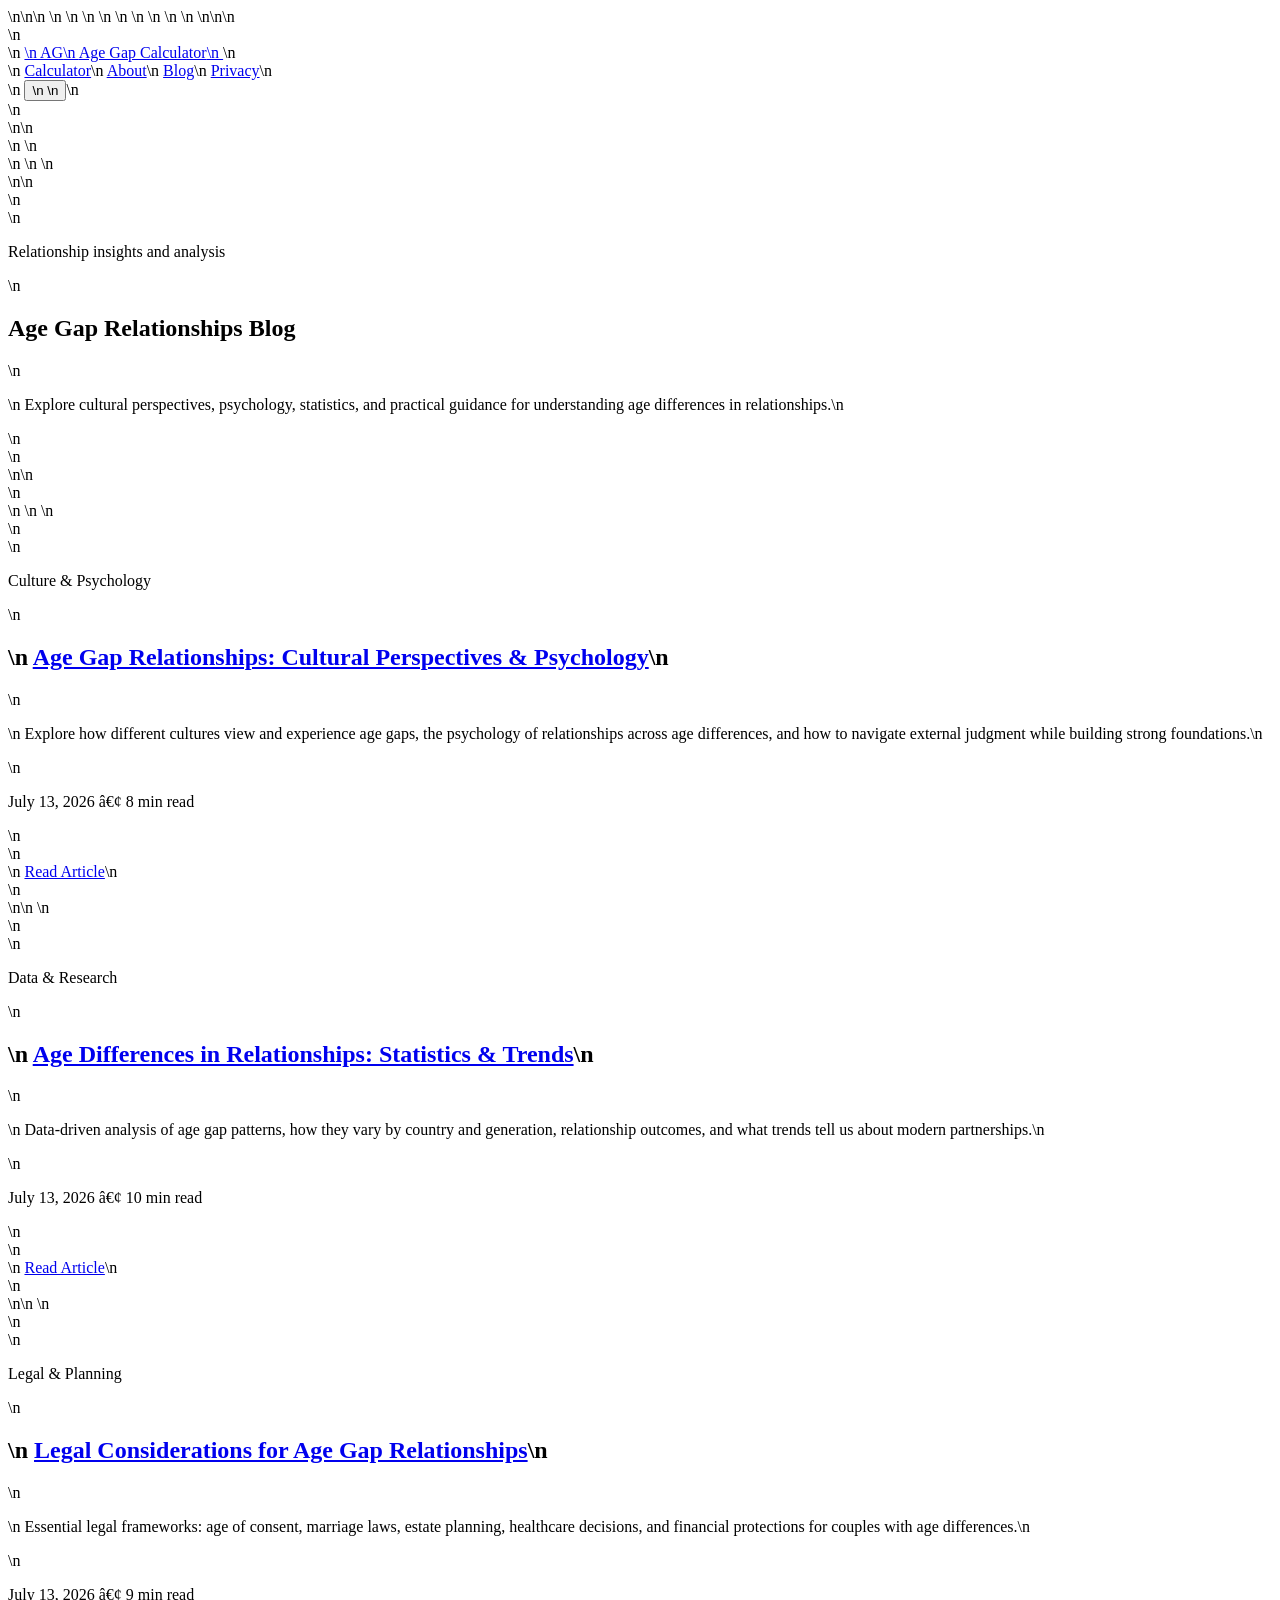
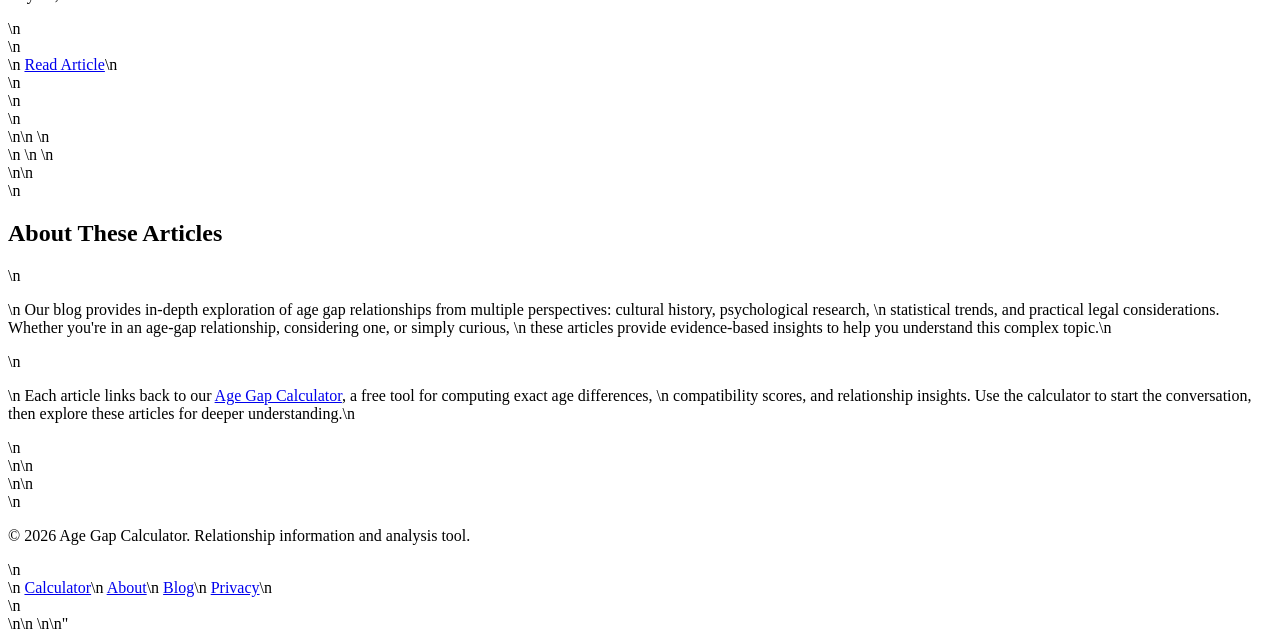
==== blog/index.html @ bec22909 "refactor: Phase 1 & 2 AdSense compliance overhaul PHASE 1 (CRITICAL): - Add 4 strategic ad units wit" ====
<!DOCTYPE html>\n<html lang=\"en\">\n<head>\n  <meta charset=\"UTF-8\" />\n  <meta name=\"viewport\" content=\"width=device-width, initial-scale=1.0\" />\n  <meta name=\"description\" content=\"Blog articles about age gap relationships, cultural perspectives, statistics, legal considerations, and relationship psychology.\" />\n  <meta name=\"theme-color\" content=\"#0f766e\" />\n  <title>Age Gap Relationships Blog - Articles & Insights</title>\n  <link rel=\"canonical\" href=\"https://age-gap-calculator.pro/blog/\" />\n  <script async src=\"https://pagead2.googlesyndication.com/pagead/js/adsbygoogle.js?client=ca-pub-6100778423642867\" crossorigin=\"anonymous\"></script>\n  <link rel=\"stylesheet\" href=\"../assets/css/styles.css\" />\n  <script>\n    document.documentElement.dataset.theme =\n      localStorage.getItem(\"ageGapTheme\") ||\n      (matchMedia(\"(prefers-color-scheme: dark)\").matches ? \"dark\" : \"light\");\n  </script>\n  <script type=\"application/ld+json\">\n  {\n    \"@context\": \"https://schema.org\",\n    \"@type\": \"CollectionPage\",\n    \"name\": \"Age Gap Relationships Blog\",\n    \"description\": \"Articles and insights about age gap relationships, psychology, statistics, culture, and legal considerations.\",\n    \"url\": \"https://age-gap-calculator.pro/blog/\"\n  }\n  </script>\n</head>\n<body>\n  <header class=\"site-header\">\n    <nav class=\"nav\" aria-label=\"Main navigation\">\n      <a class=\"brand\" href=\"../index.html\" aria-label=\"Age Gap Calculator home\">\n        <span class=\"brand-mark\" aria-hidden=\"true\">AG</span>\n        <span>Age Gap Calculator</span>\n      </a>\n      <div class=\"nav-links\" id=\"navLinks\">\n        <a href=\"../index.html\">Calculator</a>\n        <a href=\"../about.html\">About</a>\n        <a href=\"index.html\" aria-current=\"page\">Blog</a>\n        <a href=\"../privacy.html\">Privacy</a>\n      </div>\n      <button class=\"theme-toggle\" type=\"button\" id=\"themeToggle\" aria-label=\"Switch theme\">\n        <span class=\"theme-glyph\" aria-hidden=\"true\"></span>\n      </button>\n    </nav>\n  </header>\n\n  <main>\n    <!-- AD UNIT 1: Above Content -->\n    <div class=\"ad-container ad-top\" style=\"margin: 1rem 0; min-height: 90px;\">\n      <ins class=\"adsbygoogle\"\n           style=\"display:block; text-align:center;\"\n           data-ad-layout=\"in-article\"\n           data-ad-format=\"horizontal\"\n           data-ad-client=\"ca-pub-6100778423642867\"\n           data-ad-slot=\"1357924680\"></ins>\n      <script>\n           (adsbygoogle = window.adsbygoogle || []).push({});\n      </script>\n    </div>\n\n    <section class=\"hero\">\n      <div class=\"hero-inner\">\n        <p class=\"eyebrow\">Relationship insights and analysis</p>\n        <h1>Age Gap Relationships Blog</h1>\n        <p>\n          Explore cultural perspectives, psychology, statistics, and practical guidance for understanding age differences in relationships.\n        </p>\n      </div>\n    </section>\n\n    <section class=\"blog-list\" style=\"padding: 2rem;\">\n      <div class=\"blog-grid\" style=\"display: grid; grid-template-columns: repeat(auto-fit, minmax(300px, 1fr)); gap: 2rem;\">\n        \n        <!-- Article 1: Cultural Perspectives -->\n        <article class=\"blog-card\" style=\"border: 1px solid var(--color-border); border-radius: 8px; overflow: hidden; display: flex; flex-direction: column;\">\n          <div style=\"padding: 2rem;\">\n            <p class=\"eyebrow\" style=\"margin: 0 0 0.5rem 0;\">Culture & Psychology</p>\n            <h2 style=\"margin: 0.5rem 0 1rem 0; font-size: 1.25rem;\">\n              <a href=\"age-gap-relationships-cultural-perspectives.html\" style=\"text-decoration: none; color: inherit;\">Age Gap Relationships: Cultural Perspectives & Psychology</a>\n            </h2>\n            <p style=\"color: var(--color-text-secondary); margin: 0 0 1.5rem 0;\">\n              Explore how different cultures view and experience age gaps, the psychology of relationships across age differences, and how to navigate external judgment while building strong foundations.\n            </p>\n            <p style=\"font-size: 0.875rem; color: var(--color-text-secondary); margin: 0;\">July 13, 2026 • 8 min read</p>\n          </div>\n          <div style=\"padding: 0 2rem 2rem 2rem; margin-top: auto;\">\n            <a href=\"age-gap-relationships-cultural-perspectives.html\" class=\"primary-button\" style=\"text-decoration: none; display: inline-block;\">Read Article</a>\n          </div>\n        </article>\n\n        <!-- Article 2: Statistics & Trends -->\n        <article class=\"blog-card\" style=\"border: 1px solid var(--color-border); border-radius: 8px; overflow: hidden; display: flex; flex-direction: column;\">\n          <div style=\"padding: 2rem;\">\n            <p class=\"eyebrow\" style=\"margin: 0 0 0.5rem 0;\">Data & Research</p>\n            <h2 style=\"margin: 0.5rem 0 1rem 0; font-size: 1.25rem;\">\n              <a href=\"age-differences-in-relationships-statistics-trends.html\" style=\"text-decoration: none; color: inherit;\">Age Differences in Relationships: Statistics & Trends</a>\n            </h2>\n            <p style=\"color: var(--color-text-secondary); margin: 0 0 1.5rem 0;\">\n              Data-driven analysis of age gap patterns, how they vary by country and generation, relationship outcomes, and what trends tell us about modern partnerships.\n            </p>\n            <p style=\"font-size: 0.875rem; color: var(--color-text-secondary); margin: 0;\">July 13, 2026 • 10 min read</p>\n          </div>\n          <div style=\"padding: 0 2rem 2rem 2rem; margin-top: auto;\">\n            <a href=\"age-differences-in-relationships-statistics-trends.html\" class=\"primary-button\" style=\"text-decoration: none; display: inline-block;\">Read Article</a>\n          </div>\n        </article>\n\n        <!-- Article 3: Legal Considerations -->\n        <article class=\"blog-card\" style=\"border: 1px solid var(--color-border); border-radius: 8px; overflow: hidden; display: flex; flex-direction: column;\">\n          <div style=\"padding: 2rem;\">\n            <p class=\"eyebrow\" style=\"margin: 0 0 0.5rem 0;\">Legal & Planning</p>\n            <h2 style=\"margin: 0.5rem 0 1rem 0; font-size: 1.25rem;\">\n              <a href=\"legal-considerations-age-gap-relationships.html\" style=\"text-decoration: none; color: inherit;\">Legal Considerations for Age Gap Relationships</a>\n            </h2>\n            <p style=\"color: var(--color-text-secondary); margin: 0 0 1.5rem 0;\">\n              Essential legal frameworks: age of consent, marriage laws, estate planning, healthcare decisions, and financial protections for couples with age differences.\n            </p>\n            <p style=\"font-size: 0.875rem; color: var(--color-text-secondary); margin: 0;\">July 13, 2026 • 9 min read</p>\n          </div>\n          <div style=\"padding: 0 2rem 2rem 2rem; margin-top: auto;\">\n            <a href=\"legal-considerations-age-gap-relationships.html\" class=\"primary-button\" style=\"text-decoration: none; display: inline-block;\">Read Article</a>\n          </div>\n        </article>\n      </div>\n    </section>\n\n    <!-- AD UNIT 2: Mid-content -->\n    <div class=\"ad-container ad-mid\" style=\"margin: 2rem 0; min-height: 90px;\">\n      <ins class=\"adsbygoogle\"\n           style=\"display:block; text-align:center;\"\n           data-ad-layout=\"in-article\"\n           data-ad-format=\"horizontal\"\n           data-ad-client=\"ca-pub-6100778423642867\"\n           data-ad-slot=\"2468013579\"></ins>\n      <script>\n           (adsbygoogle = window.adsbygoogle || []).push({});\n      </script>\n    </div>\n\n    <section class=\"content-card\" style=\"padding: 2rem; margin: 2rem; border-radius: 8px;\">\n      <h2>About These Articles</h2>\n      <p>\n        Our blog provides in-depth exploration of age gap relationships from multiple perspectives: cultural history, psychological research, \n        statistical trends, and practical legal considerations. Whether you're in an age-gap relationship, considering one, or simply curious, \n        these articles provide evidence-based insights to help you understand this complex topic.\n      </p>\n      <p>\n        Each article links back to our <a href=\"../index.html\">Age Gap Calculator</a>, a free tool for computing exact age differences, \n        compatibility scores, and relationship insights. Use the calculator to start the conversation, then explore these articles for deeper understanding.\n      </p>\n    </section>\n\n  </main>\n\n  <footer class=\"site-footer\">\n    <p>&copy; 2026 Age Gap Calculator. Relationship information and analysis tool.</p>\n    <nav aria-label=\"Footer navigation\">\n      <a href=\"../index.html\">Calculator</a>\n      <a href=\"../about.html\">About</a>\n      <a href=\"index.html\">Blog</a>\n      <a href=\"../privacy.html\">Privacy</a>\n    </nav>\n  </footer>\n\n  <script src=\"../assets/js/app.js\" defer></script>\n</body>\n</html>"
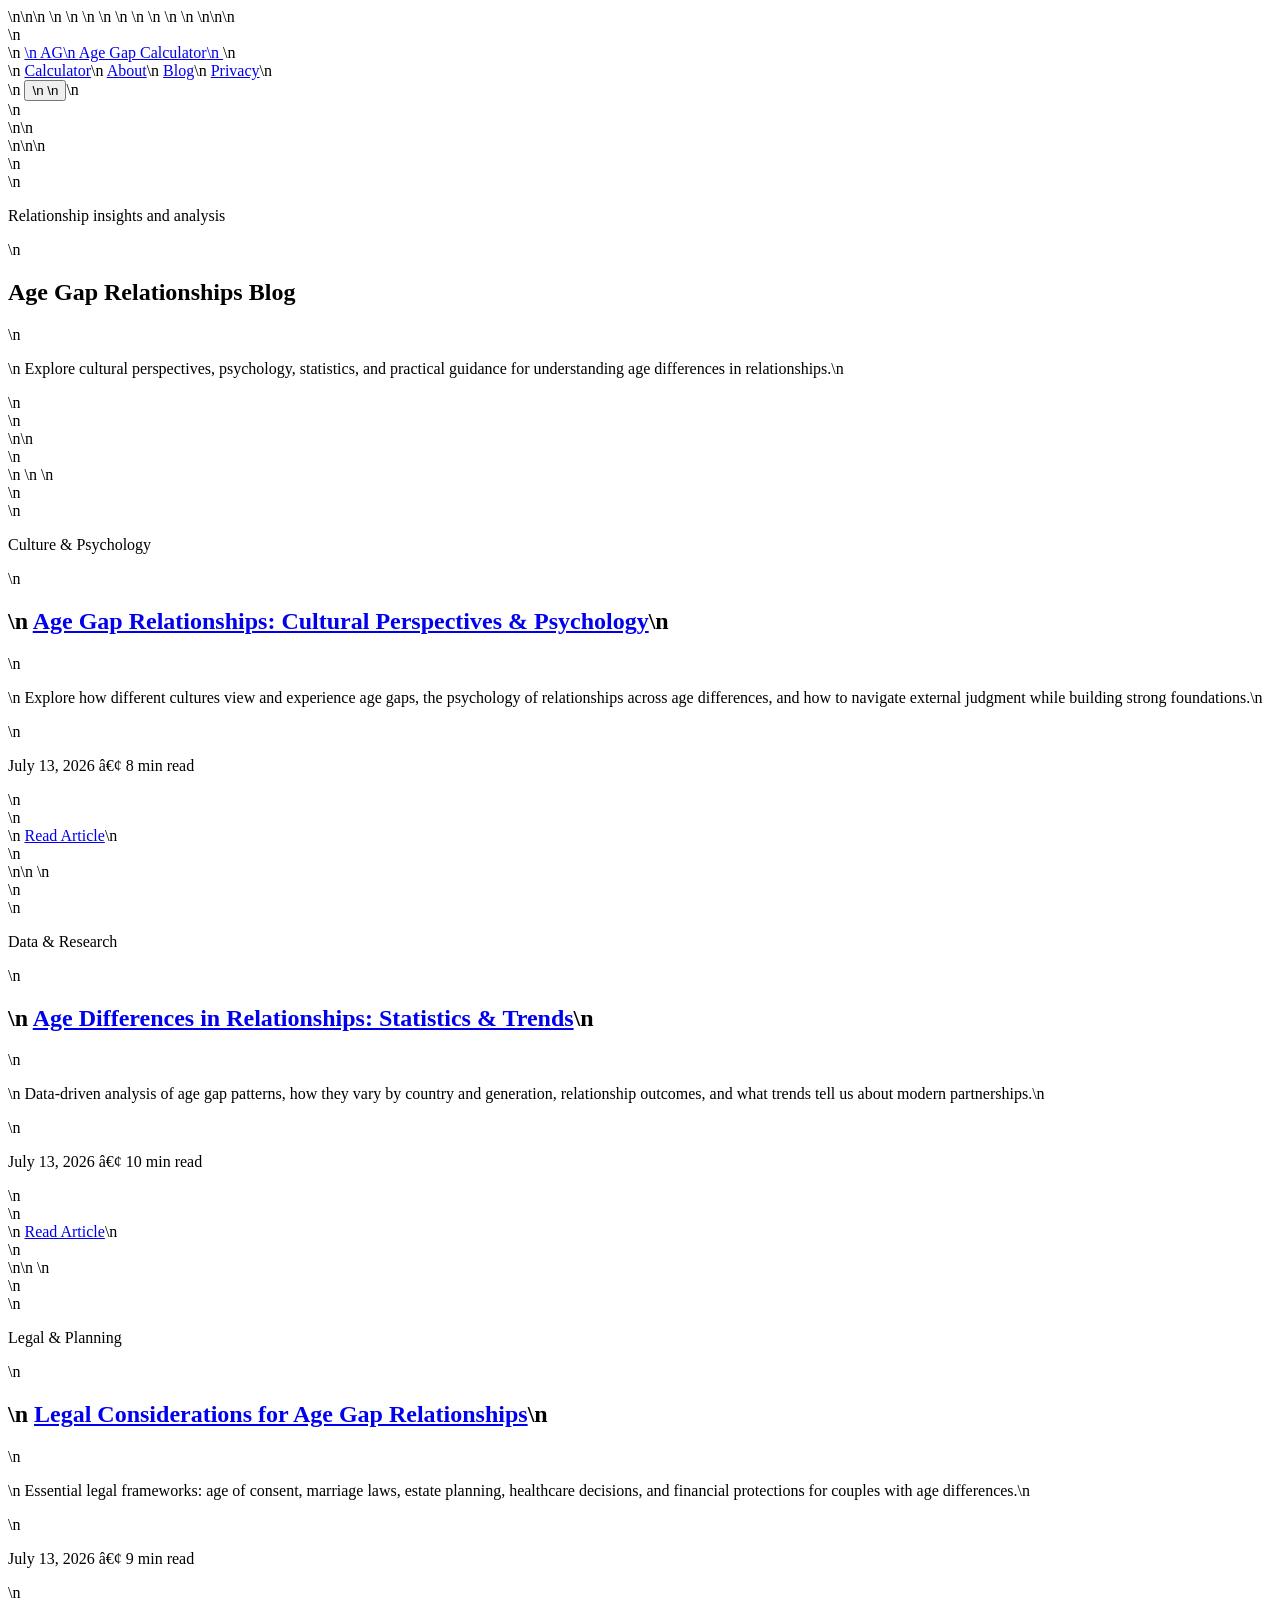
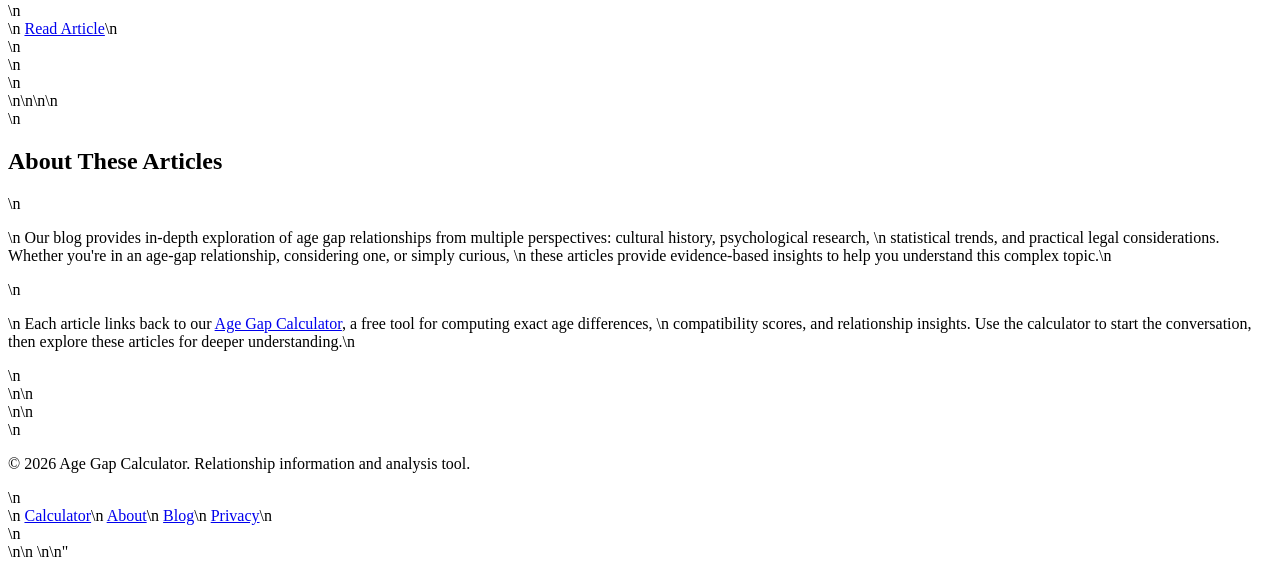
==== commit 62289cae: "AdSense policy compliance: ads.txt, remove placeholder ad units, expand content, privacy + consent b" ====
--- a/blog/index.html
+++ b/blog/index.html
@@ -1 +1 @@
-<!DOCTYPE html>\n<html lang=\"en\">\n<head>\n  <meta charset=\"UTF-8\" />\n  <meta name=\"viewport\" content=\"width=device-width, initial-scale=1.0\" />\n  <meta name=\"description\" content=\"Blog articles about age gap relationships, cultural perspectives, statistics, legal considerations, and relationship psychology.\" />\n  <meta name=\"theme-color\" content=\"#0f766e\" />\n  <title>Age Gap Relationships Blog - Articles & Insights</title>\n  <link rel=\"canonical\" href=\"https://age-gap-calculator.pro/blog/\" />\n  <script async src=\"https://pagead2.googlesyndication.com/pagead/js/adsbygoogle.js?client=ca-pub-6100778423642867\" crossorigin=\"anonymous\"></script>\n  <link rel=\"stylesheet\" href=\"../assets/css/styles.css\" />\n  <script>\n    document.documentElement.dataset.theme =\n      localStorage.getItem(\"ageGapTheme\") ||\n      (matchMedia(\"(prefers-color-scheme: dark)\").matches ? \"dark\" : \"light\");\n  </script>\n  <script type=\"application/ld+json\">\n  {\n    \"@context\": \"https://schema.org\",\n    \"@type\": \"CollectionPage\",\n    \"name\": \"Age Gap Relationships Blog\",\n    \"description\": \"Articles and insights about age gap relationships, psychology, statistics, culture, and legal considerations.\",\n    \"url\": \"https://age-gap-calculator.pro/blog/\"\n  }\n  </script>\n</head>\n<body>\n  <header class=\"site-header\">\n    <nav class=\"nav\" aria-label=\"Main navigation\">\n      <a class=\"brand\" href=\"../index.html\" aria-label=\"Age Gap Calculator home\">\n        <span class=\"brand-mark\" aria-hidden=\"true\">AG</span>\n        <span>Age Gap Calculator</span>\n      </a>\n      <div class=\"nav-links\" id=\"navLinks\">\n        <a href=\"../index.html\">Calculator</a>\n        <a href=\"../about.html\">About</a>\n        <a href=\"index.html\" aria-current=\"page\">Blog</a>\n        <a href=\"../privacy.html\">Privacy</a>\n      </div>\n      <button class=\"theme-toggle\" type=\"button\" id=\"themeToggle\" aria-label=\"Switch theme\">\n        <span class=\"theme-glyph\" aria-hidden=\"true\"></span>\n      </button>\n    </nav>\n  </header>\n\n  <main>\n    <!-- AD UNIT 1: Above Content -->\n    <div class=\"ad-container ad-top\" style=\"margin: 1rem 0; min-height: 90px;\">\n      <ins class=\"adsbygoogle\"\n           style=\"display:block; text-align:center;\"\n           data-ad-layout=\"in-article\"\n           data-ad-format=\"horizontal\"\n           data-ad-client=\"ca-pub-6100778423642867\"\n           data-ad-slot=\"1357924680\"></ins>\n      <script>\n           (adsbygoogle = window.adsbygoogle || []).push({});\n      </script>\n    </div>\n\n    <section class=\"hero\">\n      <div class=\"hero-inner\">\n        <p class=\"eyebrow\">Relationship insights and analysis</p>\n        <h1>Age Gap Relationships Blog</h1>\n        <p>\n          Explore cultural perspectives, psychology, statistics, and practical guidance for understanding age differences in relationships.\n        </p>\n      </div>\n    </section>\n\n    <section class=\"blog-list\" style=\"padding: 2rem;\">\n      <div class=\"blog-grid\" style=\"display: grid; grid-template-columns: repeat(auto-fit, minmax(300px, 1fr)); gap: 2rem;\">\n        \n        <!-- Article 1: Cultural Perspectives -->\n        <article class=\"blog-card\" style=\"border: 1px solid var(--color-border); border-radius: 8px; overflow: hidden; display: flex; flex-direction: column;\">\n          <div style=\"padding: 2rem;\">\n            <p class=\"eyebrow\" style=\"margin: 0 0 0.5rem 0;\">Culture & Psychology</p>\n            <h2 style=\"margin: 0.5rem 0 1rem 0; font-size: 1.25rem;\">\n              <a href=\"age-gap-relationships-cultural-perspectives.html\" style=\"text-decoration: none; color: inherit;\">Age Gap Relationships: Cultural Perspectives & Psychology</a>\n            </h2>\n            <p style=\"color: var(--color-text-secondary); margin: 0 0 1.5rem 0;\">\n              Explore how different cultures view and experience age gaps, the psychology of relationships across age differences, and how to navigate external judgment while building strong foundations.\n            </p>\n            <p style=\"font-size: 0.875rem; color: var(--color-text-secondary); margin: 0;\">July 13, 2026 • 8 min read</p>\n          </div>\n          <div style=\"padding: 0 2rem 2rem 2rem; margin-top: auto;\">\n            <a href=\"age-gap-relationships-cultural-perspectives.html\" class=\"primary-button\" style=\"text-decoration: none; display: inline-block;\">Read Article</a>\n          </div>\n        </article>\n\n        <!-- Article 2: Statistics & Trends -->\n        <article class=\"blog-card\" style=\"border: 1px solid var(--color-border); border-radius: 8px; overflow: hidden; display: flex; flex-direction: column;\">\n          <div style=\"padding: 2rem;\">\n            <p class=\"eyebrow\" style=\"margin: 0 0 0.5rem 0;\">Data & Research</p>\n            <h2 style=\"margin: 0.5rem 0 1rem 0; font-size: 1.25rem;\">\n              <a href=\"age-differences-in-relationships-statistics-trends.html\" style=\"text-decoration: none; color: inherit;\">Age Differences in Relationships: Statistics & Trends</a>\n            </h2>\n            <p style=\"color: var(--color-text-secondary); margin: 0 0 1.5rem 0;\">\n              Data-driven analysis of age gap patterns, how they vary by country and generation, relationship outcomes, and what trends tell us about modern partnerships.\n            </p>\n            <p style=\"font-size: 0.875rem; color: var(--color-text-secondary); margin: 0;\">July 13, 2026 • 10 min read</p>\n          </div>\n          <div style=\"padding: 0 2rem 2rem 2rem; margin-top: auto;\">\n            <a href=\"age-differences-in-relationships-statistics-trends.html\" class=\"primary-button\" style=\"text-decoration: none; display: inline-block;\">Read Article</a>\n          </div>\n        </article>\n\n        <!-- Article 3: Legal Considerations -->\n        <article class=\"blog-card\" style=\"border: 1px solid var(--color-border); border-radius: 8px; overflow: hidden; display: flex; flex-direction: column;\">\n          <div style=\"padding: 2rem;\">\n            <p class=\"eyebrow\" style=\"margin: 0 0 0.5rem 0;\">Legal & Planning</p>\n            <h2 style=\"margin: 0.5rem 0 1rem 0; font-size: 1.25rem;\">\n              <a href=\"legal-considerations-age-gap-relationships.html\" style=\"text-decoration: none; color: inherit;\">Legal Considerations for Age Gap Relationships</a>\n            </h2>\n            <p style=\"color: var(--color-text-secondary); margin: 0 0 1.5rem 0;\">\n              Essential legal frameworks: age of consent, marriage laws, estate planning, healthcare decisions, and financial protections for couples with age differences.\n            </p>\n            <p style=\"font-size: 0.875rem; color: var(--color-text-secondary); margin: 0;\">July 13, 2026 • 9 min read</p>\n          </div>\n          <div style=\"padding: 0 2rem 2rem 2rem; margin-top: auto;\">\n            <a href=\"legal-considerations-age-gap-relationships.html\" class=\"primary-button\" style=\"text-decoration: none; display: inline-block;\">Read Article</a>\n          </div>\n        </article>\n      </div>\n    </section>\n\n    <!-- AD UNIT 2: Mid-content -->\n    <div class=\"ad-container ad-mid\" style=\"margin: 2rem 0; min-height: 90px;\">\n      <ins class=\"adsbygoogle\"\n           style=\"display:block; text-align:center;\"\n           data-ad-layout=\"in-article\"\n           data-ad-format=\"horizontal\"\n           data-ad-client=\"ca-pub-6100778423642867\"\n           data-ad-slot=\"2468013579\"></ins>\n      <script>\n           (adsbygoogle = window.adsbygoogle || []).push({});\n      </script>\n    </div>\n\n    <section class=\"content-card\" style=\"padding: 2rem; margin: 2rem; border-radius: 8px;\">\n      <h2>About These Articles</h2>\n      <p>\n        Our blog provides in-depth exploration of age gap relationships from multiple perspectives: cultural history, psychological research, \n        statistical trends, and practical legal considerations. Whether you're in an age-gap relationship, considering one, or simply curious, \n        these articles provide evidence-based insights to help you understand this complex topic.\n      </p>\n      <p>\n        Each article links back to our <a href=\"../index.html\">Age Gap Calculator</a>, a free tool for computing exact age differences, \n        compatibility scores, and relationship insights. Use the calculator to start the conversation, then explore these articles for deeper understanding.\n      </p>\n    </section>\n\n  </main>\n\n  <footer class=\"site-footer\">\n    <p>&copy; 2026 Age Gap Calculator. Relationship information and analysis tool.</p>\n    <nav aria-label=\"Footer navigation\">\n      <a href=\"../index.html\">Calculator</a>\n      <a href=\"../about.html\">About</a>\n      <a href=\"index.html\">Blog</a>\n      <a href=\"../privacy.html\">Privacy</a>\n    </nav>\n  </footer>\n\n  <script src=\"../assets/js/app.js\" defer></script>\n</body>\n</html>"+<!DOCTYPE html>\n<html lang=\"en\">\n<head>\n  <meta charset=\"UTF-8\" />\n  <meta name=\"viewport\" content=\"width=device-width, initial-scale=1.0\" />\n  <meta name=\"description\" content=\"Blog articles about age gap relationships, cultural perspectives, statistics, legal considerations, and relationship psychology.\" />\n  <meta name=\"theme-color\" content=\"#0f766e\" />\n  <title>Age Gap Relationships Blog - Articles & Insights</title>\n  <link rel=\"canonical\" href=\"https://age-gap-calculator.pro/blog/\" />\n  <script async src=\"https://pagead2.googlesyndication.com/pagead/js/adsbygoogle.js?client=ca-pub-6100778423642867\" crossorigin=\"anonymous\"></script>\n  <link rel=\"stylesheet\" href=\"../assets/css/styles.css\" />\n  <script>\n    document.documentElement.dataset.theme =\n      localStorage.getItem(\"ageGapTheme\") ||\n      (matchMedia(\"(prefers-color-scheme: dark)\").matches ? \"dark\" : \"light\");\n  </script>\n  <script type=\"application/ld+json\">\n  {\n    \"@context\": \"https://schema.org\",\n    \"@type\": \"CollectionPage\",\n    \"name\": \"Age Gap Relationships Blog\",\n    \"description\": \"Articles and insights about age gap relationships, psychology, statistics, culture, and legal considerations.\",\n    \"url\": \"https://age-gap-calculator.pro/blog/\"\n  }\n  </script>\n</head>\n<body>\n  <header class=\"site-header\">\n    <nav class=\"nav\" aria-label=\"Main navigation\">\n      <a class=\"brand\" href=\"../index.html\" aria-label=\"Age Gap Calculator home\">\n        <span class=\"brand-mark\" aria-hidden=\"true\">AG</span>\n        <span>Age Gap Calculator</span>\n      </a>\n      <div class=\"nav-links\" id=\"navLinks\">\n        <a href=\"../index.html\">Calculator</a>\n        <a href=\"../about.html\">About</a>\n        <a href=\"index.html\" aria-current=\"page\">Blog</a>\n        <a href=\"../privacy.html\">Privacy</a>\n      </div>\n      <button class=\"theme-toggle\" type=\"button\" id=\"themeToggle\" aria-label=\"Switch theme\">\n        <span class=\"theme-glyph\" aria-hidden=\"true\"></span>\n      </button>\n    </nav>\n  </header>\n\n  <main>\n\n\n    <section class=\"hero\">\n      <div class=\"hero-inner\">\n        <p class=\"eyebrow\">Relationship insights and analysis</p>\n        <h1>Age Gap Relationships Blog</h1>\n        <p>\n          Explore cultural perspectives, psychology, statistics, and practical guidance for understanding age differences in relationships.\n        </p>\n      </div>\n    </section>\n\n    <section class=\"blog-list\" style=\"padding: 2rem;\">\n      <div class=\"blog-grid\" style=\"display: grid; grid-template-columns: repeat(auto-fit, minmax(300px, 1fr)); gap: 2rem;\">\n        \n        <!-- Article 1: Cultural Perspectives -->\n        <article class=\"blog-card\" style=\"border: 1px solid var(--color-border); border-radius: 8px; overflow: hidden; display: flex; flex-direction: column;\">\n          <div style=\"padding: 2rem;\">\n            <p class=\"eyebrow\" style=\"margin: 0 0 0.5rem 0;\">Culture & Psychology</p>\n            <h2 style=\"margin: 0.5rem 0 1rem 0; font-size: 1.25rem;\">\n              <a href=\"age-gap-relationships-cultural-perspectives.html\" style=\"text-decoration: none; color: inherit;\">Age Gap Relationships: Cultural Perspectives & Psychology</a>\n            </h2>\n            <p style=\"color: var(--color-text-secondary); margin: 0 0 1.5rem 0;\">\n              Explore how different cultures view and experience age gaps, the psychology of relationships across age differences, and how to navigate external judgment while building strong foundations.\n            </p>\n            <p style=\"font-size: 0.875rem; color: var(--color-text-secondary); margin: 0;\">July 13, 2026 • 8 min read</p>\n          </div>\n          <div style=\"padding: 0 2rem 2rem 2rem; margin-top: auto;\">\n            <a href=\"age-gap-relationships-cultural-perspectives.html\" class=\"primary-button\" style=\"text-decoration: none; display: inline-block;\">Read Article</a>\n          </div>\n        </article>\n\n        <!-- Article 2: Statistics & Trends -->\n        <article class=\"blog-card\" style=\"border: 1px solid var(--color-border); border-radius: 8px; overflow: hidden; display: flex; flex-direction: column;\">\n          <div style=\"padding: 2rem;\">\n            <p class=\"eyebrow\" style=\"margin: 0 0 0.5rem 0;\">Data & Research</p>\n            <h2 style=\"margin: 0.5rem 0 1rem 0; font-size: 1.25rem;\">\n              <a href=\"age-differences-in-relationships-statistics-trends.html\" style=\"text-decoration: none; color: inherit;\">Age Differences in Relationships: Statistics & Trends</a>\n            </h2>\n            <p style=\"color: var(--color-text-secondary); margin: 0 0 1.5rem 0;\">\n              Data-driven analysis of age gap patterns, how they vary by country and generation, relationship outcomes, and what trends tell us about modern partnerships.\n            </p>\n            <p style=\"font-size: 0.875rem; color: var(--color-text-secondary); margin: 0;\">July 13, 2026 • 10 min read</p>\n          </div>\n          <div style=\"padding: 0 2rem 2rem 2rem; margin-top: auto;\">\n            <a href=\"age-differences-in-relationships-statistics-trends.html\" class=\"primary-button\" style=\"text-decoration: none; display: inline-block;\">Read Article</a>\n          </div>\n        </article>\n\n        <!-- Article 3: Legal Considerations -->\n        <article class=\"blog-card\" style=\"border: 1px solid var(--color-border); border-radius: 8px; overflow: hidden; display: flex; flex-direction: column;\">\n          <div style=\"padding: 2rem;\">\n            <p class=\"eyebrow\" style=\"margin: 0 0 0.5rem 0;\">Legal & Planning</p>\n            <h2 style=\"margin: 0.5rem 0 1rem 0; font-size: 1.25rem;\">\n              <a href=\"legal-considerations-age-gap-relationships.html\" style=\"text-decoration: none; color: inherit;\">Legal Considerations for Age Gap Relationships</a>\n            </h2>\n            <p style=\"color: var(--color-text-secondary); margin: 0 0 1.5rem 0;\">\n              Essential legal frameworks: age of consent, marriage laws, estate planning, healthcare decisions, and financial protections for couples with age differences.\n            </p>\n            <p style=\"font-size: 0.875rem; color: var(--color-text-secondary); margin: 0;\">July 13, 2026 • 9 min read</p>\n          </div>\n          <div style=\"padding: 0 2rem 2rem 2rem; margin-top: auto;\">\n            <a href=\"legal-considerations-age-gap-relationships.html\" class=\"primary-button\" style=\"text-decoration: none; display: inline-block;\">Read Article</a>\n          </div>\n        </article>\n      </div>\n    </section>\n\n\n\n    <section class=\"content-card\" style=\"padding: 2rem; margin: 2rem; border-radius: 8px;\">\n      <h2>About These Articles</h2>\n      <p>\n        Our blog provides in-depth exploration of age gap relationships from multiple perspectives: cultural history, psychological research, \n        statistical trends, and practical legal considerations. Whether you're in an age-gap relationship, considering one, or simply curious, \n        these articles provide evidence-based insights to help you understand this complex topic.\n      </p>\n      <p>\n        Each article links back to our <a href=\"../index.html\">Age Gap Calculator</a>, a free tool for computing exact age differences, \n        compatibility scores, and relationship insights. Use the calculator to start the conversation, then explore these articles for deeper understanding.\n      </p>\n    </section>\n\n  </main>\n\n  <footer class=\"site-footer\">\n    <p>&copy; 2026 Age Gap Calculator. Relationship information and analysis tool.</p>\n    <nav aria-label=\"Footer navigation\">\n      <a href=\"../index.html\">Calculator</a>\n      <a href=\"../about.html\">About</a>\n      <a href=\"index.html\">Blog</a>\n      <a href=\"../privacy.html\">Privacy</a>\n    </nav>\n  </footer>\n\n  <script src=\"../assets/js/app.js\" defer></script>\n</body>\n</html>"
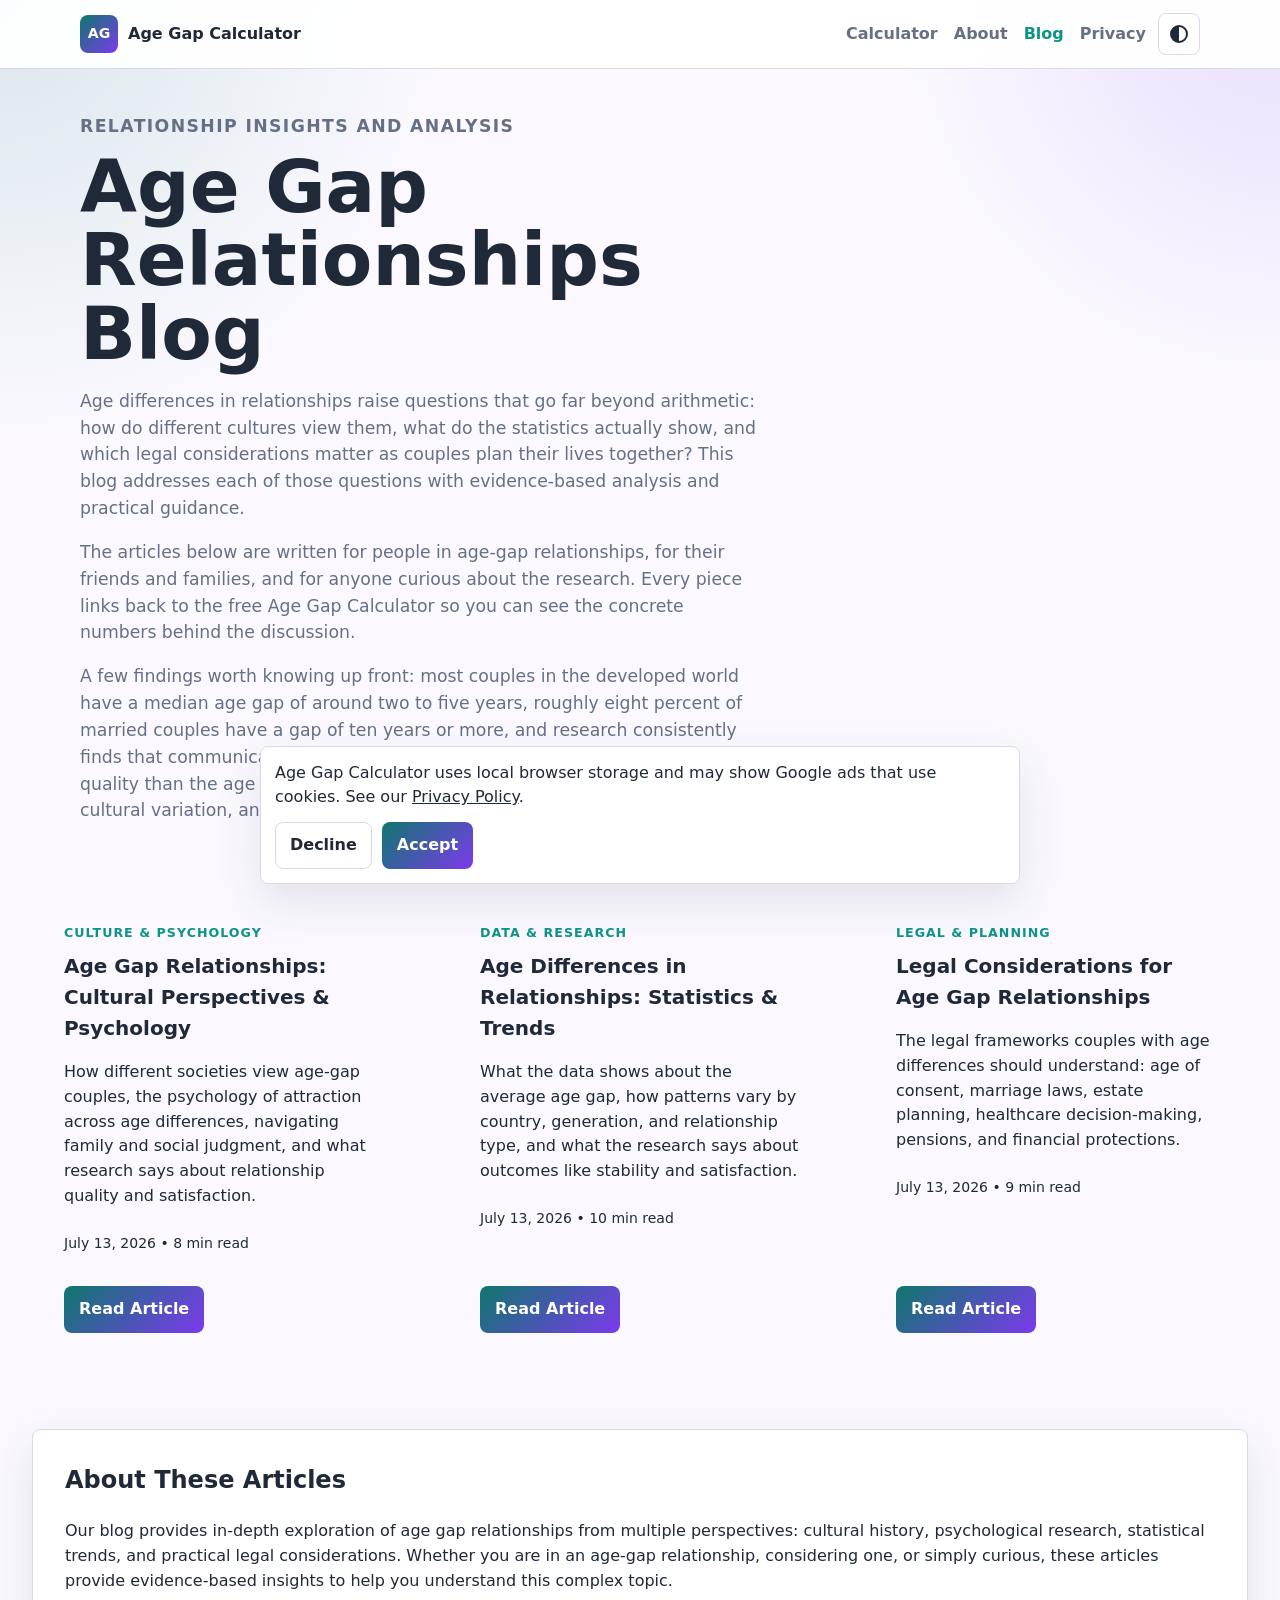
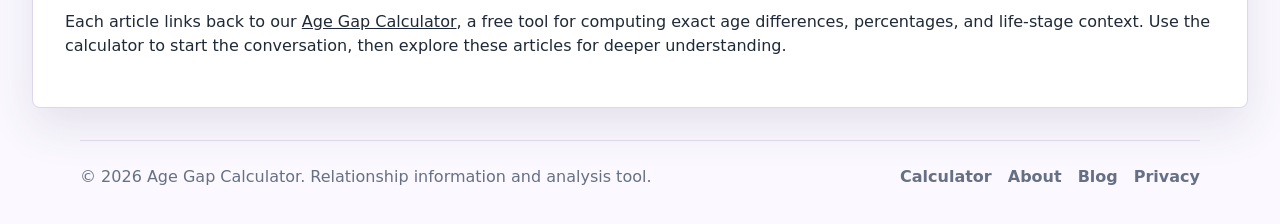
==== commit 793076e9: "AdSense review fix: www canonical URLs across pages/sitemap/robots, expand blog hub content, restore" ====
--- a/blog/index.html
+++ b/blog/index.html
@@ -1 +1,160 @@
-<!DOCTYPE html>\n<html lang=\"en\">\n<head>\n  <meta charset=\"UTF-8\" />\n  <meta name=\"viewport\" content=\"width=device-width, initial-scale=1.0\" />\n  <meta name=\"description\" content=\"Blog articles about age gap relationships, cultural perspectives, statistics, legal considerations, and relationship psychology.\" />\n  <meta name=\"theme-color\" content=\"#0f766e\" />\n  <title>Age Gap Relationships Blog - Articles & Insights</title>\n  <link rel=\"canonical\" href=\"https://age-gap-calculator.pro/blog/\" />\n  <script async src=\"https://pagead2.googlesyndication.com/pagead/js/adsbygoogle.js?client=ca-pub-6100778423642867\" crossorigin=\"anonymous\"></script>\n  <link rel=\"stylesheet\" href=\"../assets/css/styles.css\" />\n  <script>\n    document.documentElement.dataset.theme =\n      localStorage.getItem(\"ageGapTheme\") ||\n      (matchMedia(\"(prefers-color-scheme: dark)\").matches ? \"dark\" : \"light\");\n  </script>\n  <script type=\"application/ld+json\">\n  {\n    \"@context\": \"https://schema.org\",\n    \"@type\": \"CollectionPage\",\n    \"name\": \"Age Gap Relationships Blog\",\n    \"description\": \"Articles and insights about age gap relationships, psychology, statistics, culture, and legal considerations.\",\n    \"url\": \"https://age-gap-calculator.pro/blog/\"\n  }\n  </script>\n</head>\n<body>\n  <header class=\"site-header\">\n    <nav class=\"nav\" aria-label=\"Main navigation\">\n      <a class=\"brand\" href=\"../index.html\" aria-label=\"Age Gap Calculator home\">\n        <span class=\"brand-mark\" aria-hidden=\"true\">AG</span>\n        <span>Age Gap Calculator</span>\n      </a>\n      <div class=\"nav-links\" id=\"navLinks\">\n        <a href=\"../index.html\">Calculator</a>\n        <a href=\"../about.html\">About</a>\n        <a href=\"index.html\" aria-current=\"page\">Blog</a>\n        <a href=\"../privacy.html\">Privacy</a>\n      </div>\n      <button class=\"theme-toggle\" type=\"button\" id=\"themeToggle\" aria-label=\"Switch theme\">\n        <span class=\"theme-glyph\" aria-hidden=\"true\"></span>\n      </button>\n    </nav>\n  </header>\n\n  <main>\n\n\n    <section class=\"hero\">\n      <div class=\"hero-inner\">\n        <p class=\"eyebrow\">Relationship insights and analysis</p>\n        <h1>Age Gap Relationships Blog</h1>\n        <p>\n          Explore cultural perspectives, psychology, statistics, and practical guidance for understanding age differences in relationships.\n        </p>\n      </div>\n    </section>\n\n    <section class=\"blog-list\" style=\"padding: 2rem;\">\n      <div class=\"blog-grid\" style=\"display: grid; grid-template-columns: repeat(auto-fit, minmax(300px, 1fr)); gap: 2rem;\">\n        \n        <!-- Article 1: Cultural Perspectives -->\n        <article class=\"blog-card\" style=\"border: 1px solid var(--color-border); border-radius: 8px; overflow: hidden; display: flex; flex-direction: column;\">\n          <div style=\"padding: 2rem;\">\n            <p class=\"eyebrow\" style=\"margin: 0 0 0.5rem 0;\">Culture & Psychology</p>\n            <h2 style=\"margin: 0.5rem 0 1rem 0; font-size: 1.25rem;\">\n              <a href=\"age-gap-relationships-cultural-perspectives.html\" style=\"text-decoration: none; color: inherit;\">Age Gap Relationships: Cultural Perspectives & Psychology</a>\n            </h2>\n            <p style=\"color: var(--color-text-secondary); margin: 0 0 1.5rem 0;\">\n              Explore how different cultures view and experience age gaps, the psychology of relationships across age differences, and how to navigate external judgment while building strong foundations.\n            </p>\n            <p style=\"font-size: 0.875rem; color: var(--color-text-secondary); margin: 0;\">July 13, 2026 • 8 min read</p>\n          </div>\n          <div style=\"padding: 0 2rem 2rem 2rem; margin-top: auto;\">\n            <a href=\"age-gap-relationships-cultural-perspectives.html\" class=\"primary-button\" style=\"text-decoration: none; display: inline-block;\">Read Article</a>\n          </div>\n        </article>\n\n        <!-- Article 2: Statistics & Trends -->\n        <article class=\"blog-card\" style=\"border: 1px solid var(--color-border); border-radius: 8px; overflow: hidden; display: flex; flex-direction: column;\">\n          <div style=\"padding: 2rem;\">\n            <p class=\"eyebrow\" style=\"margin: 0 0 0.5rem 0;\">Data & Research</p>\n            <h2 style=\"margin: 0.5rem 0 1rem 0; font-size: 1.25rem;\">\n              <a href=\"age-differences-in-relationships-statistics-trends.html\" style=\"text-decoration: none; color: inherit;\">Age Differences in Relationships: Statistics & Trends</a>\n            </h2>\n            <p style=\"color: var(--color-text-secondary); margin: 0 0 1.5rem 0;\">\n              Data-driven analysis of age gap patterns, how they vary by country and generation, relationship outcomes, and what trends tell us about modern partnerships.\n            </p>\n            <p style=\"font-size: 0.875rem; color: var(--color-text-secondary); margin: 0;\">July 13, 2026 • 10 min read</p>\n          </div>\n          <div style=\"padding: 0 2rem 2rem 2rem; margin-top: auto;\">\n            <a href=\"age-differences-in-relationships-statistics-trends.html\" class=\"primary-button\" style=\"text-decoration: none; display: inline-block;\">Read Article</a>\n          </div>\n        </article>\n\n        <!-- Article 3: Legal Considerations -->\n        <article class=\"blog-card\" style=\"border: 1px solid var(--color-border); border-radius: 8px; overflow: hidden; display: flex; flex-direction: column;\">\n          <div style=\"padding: 2rem;\">\n            <p class=\"eyebrow\" style=\"margin: 0 0 0.5rem 0;\">Legal & Planning</p>\n            <h2 style=\"margin: 0.5rem 0 1rem 0; font-size: 1.25rem;\">\n              <a href=\"legal-considerations-age-gap-relationships.html\" style=\"text-decoration: none; color: inherit;\">Legal Considerations for Age Gap Relationships</a>\n            </h2>\n            <p style=\"color: var(--color-text-secondary); margin: 0 0 1.5rem 0;\">\n              Essential legal frameworks: age of consent, marriage laws, estate planning, healthcare decisions, and financial protections for couples with age differences.\n            </p>\n            <p style=\"font-size: 0.875rem; color: var(--color-text-secondary); margin: 0;\">July 13, 2026 • 9 min read</p>\n          </div>\n          <div style=\"padding: 0 2rem 2rem 2rem; margin-top: auto;\">\n            <a href=\"legal-considerations-age-gap-relationships.html\" class=\"primary-button\" style=\"text-decoration: none; display: inline-block;\">Read Article</a>\n          </div>\n        </article>\n      </div>\n    </section>\n\n\n\n    <section class=\"content-card\" style=\"padding: 2rem; margin: 2rem; border-radius: 8px;\">\n      <h2>About These Articles</h2>\n      <p>\n        Our blog provides in-depth exploration of age gap relationships from multiple perspectives: cultural history, psychological research, \n        statistical trends, and practical legal considerations. Whether you're in an age-gap relationship, considering one, or simply curious, \n        these articles provide evidence-based insights to help you understand this complex topic.\n      </p>\n      <p>\n        Each article links back to our <a href=\"../index.html\">Age Gap Calculator</a>, a free tool for computing exact age differences, \n        compatibility scores, and relationship insights. Use the calculator to start the conversation, then explore these articles for deeper understanding.\n      </p>\n    </section>\n\n  </main>\n\n  <footer class=\"site-footer\">\n    <p>&copy; 2026 Age Gap Calculator. Relationship information and analysis tool.</p>\n    <nav aria-label=\"Footer navigation\">\n      <a href=\"../index.html\">Calculator</a>\n      <a href=\"../about.html\">About</a>\n      <a href=\"index.html\">Blog</a>\n      <a href=\"../privacy.html\">Privacy</a>\n    </nav>\n  </footer>\n\n  <script src=\"../assets/js/app.js\" defer></script>\n</body>\n</html>"+<!DOCTYPE html>
+<html lang="en">
+<head>
+  <meta charset="UTF-8" />
+  <meta name="viewport" content="width=device-width, initial-scale=1.0" />
+  <meta name="description" content="In-depth articles on age gap relationships: cultural perspectives, statistics and trends, and legal considerations. Evidence-based guidance and analysis." />
+  <meta name="theme-color" content="#0f766e" />
+  <title>Age Gap Relationships Blog - Articles & Insights</title>
+  <link rel="canonical" href="https://www.age-gap-calculator.pro/blog/" />
+  <script async src="https://pagead2.googlesyndication.com/pagead/js/adsbygoogle.js?client=ca-pub-6100778423642867" crossorigin="anonymous"></script>
+  <link rel="stylesheet" href="../assets/css/styles.css" />
+  <script>
+    document.documentElement.dataset.theme =
+      localStorage.getItem("ageGapTheme") ||
+      (matchMedia("(prefers-color-scheme: dark)").matches ? "dark" : "light");
+  </script>
+  <script type="application/ld+json">
+  {
+    "@context": "https://schema.org",
+    "@type": "CollectionPage",
+    "name": "Age Gap Relationships Blog",
+    "description": "Articles and insights about age gap relationships, psychology, statistics, culture, and legal considerations.",
+    "url": "https://www.age-gap-calculator.pro/blog/"
+  }
+  </script>
+</head>
+<body>
+  <header class="site-header">
+    <nav class="nav" aria-label="Main navigation">
+      <a class="brand" href="../index.html" aria-label="Age Gap Calculator home">
+        <span class="brand-mark" aria-hidden="true">AG</span>
+        <span>Age Gap Calculator</span>
+      </a>
+      <div class="nav-links" id="navLinks">
+        <a href="../index.html">Calculator</a>
+        <a href="../about.html">About</a>
+        <a href="index.html" aria-current="page">Blog</a>
+        <a href="../privacy.html">Privacy</a>
+      </div>
+      <button class="theme-toggle" type="button" id="themeToggle" aria-label="Switch theme">
+        <span class="theme-glyph" aria-hidden="true"></span>
+      </button>
+    </nav>
+  </header>
+
+  <main>
+
+    <section class="hero">
+      <div class="hero-inner">
+        <p class="eyebrow">Relationship insights and analysis</p>
+        <h1>Age Gap Relationships Blog</h1>
+        <p>
+          Age differences in relationships raise questions that go far beyond arithmetic: how do different cultures view
+          them, what do the statistics actually show, and which legal considerations matter as couples plan their lives
+          together? This blog addresses each of those questions with evidence-based analysis and practical guidance.
+        </p>
+        <p>
+          The articles below are written for people in age-gap relationships, for their friends and families, and for
+          anyone curious about the research. Every piece links back to the free Age Gap Calculator so you can see the
+          concrete numbers behind the discussion.
+        </p>
+        <p>
+          A few findings worth knowing up front: most couples in the developed world have a median age gap of around two
+          to five years, roughly eight percent of married couples have a gap of ten years or more, and research
+          consistently finds that communication and aligned values matter more to relationship quality than the age
+          difference itself. The articles below dig into the data, the cultural variation, and the practical
+          considerations behind those numbers.
+        </p>
+      </div>
+    </section>
+
+    <section class="blog-list" style="padding: 2rem;">
+      <div class="blog-grid" style="display: grid; grid-template-columns: repeat(auto-fit, minmax(300px, 1fr)); gap: 2rem;">
+
+        <!-- Article 1: Cultural Perspectives -->
+        <article class="blog-card" style="border: 1px solid var(--color-border); border-radius: 8px; overflow: hidden; display: flex; flex-direction: column;">
+          <div style="padding: 2rem;">
+            <p class="eyebrow" style="margin: 0 0 0.5rem 0;">Culture & Psychology</p>
+            <h2 style="margin: 0.5rem 0 1rem 0; font-size: 1.25rem;">
+              <a href="age-gap-relationships-cultural-perspectives.html" style="text-decoration: none; color: inherit;">Age Gap Relationships: Cultural Perspectives & Psychology</a>
+            </h2>
+            <p style="color: var(--color-text-secondary); margin: 0 0 1.5rem 0;">
+              How different societies view age-gap couples, the psychology of attraction across age differences,
+              navigating family and social judgment, and what research says about relationship quality and satisfaction.
+            </p>
+            <p style="font-size: 0.875rem; color: var(--color-text-secondary); margin: 0;">July 13, 2026 • 8 min read</p>
+          </div>
+          <div style="padding: 0 2rem 2rem 2rem; margin-top: auto;">
+            <a href="age-gap-relationships-cultural-perspectives.html" class="primary-button" style="text-decoration: none; display: inline-block;">Read Article</a>
+          </div>
+        </article>
+
+        <!-- Article 2: Statistics & Trends -->
+        <article class="blog-card" style="border: 1px solid var(--color-border); border-radius: 8px; overflow: hidden; display: flex; flex-direction: column;">
+          <div style="padding: 2rem;">
+            <p class="eyebrow" style="margin: 0 0 0.5rem 0;">Data & Research</p>
+            <h2 style="margin: 0.5rem 0 1rem 0; font-size: 1.25rem;">
+              <a href="age-differences-in-relationships-statistics-trends.html" style="text-decoration: none; color: inherit;">Age Differences in Relationships: Statistics & Trends</a>
+            </h2>
+            <p style="color: var(--color-text-secondary); margin: 0 0 1.5rem 0;">
+              What the data shows about the average age gap, how patterns vary by country, generation, and relationship
+              type, and what the research says about outcomes like stability and satisfaction.
+            </p>
+            <p style="font-size: 0.875rem; color: var(--color-text-secondary); margin: 0;">July 13, 2026 • 10 min read</p>
+          </div>
+          <div style="padding: 0 2rem 2rem 2rem; margin-top: auto;">
+            <a href="age-differences-in-relationships-statistics-trends.html" class="primary-button" style="text-decoration: none; display: inline-block;">Read Article</a>
+          </div>
+        </article>
+
+        <!-- Article 3: Legal Considerations -->
+        <article class="blog-card" style="border: 1px solid var(--color-border); border-radius: 8px; overflow: hidden; display: flex; flex-direction: column;">
+          <div style="padding: 2rem;">
+            <p class="eyebrow" style="margin: 0 0 0.5rem 0;">Legal & Planning</p>
+            <h2 style="margin: 0.5rem 0 1rem 0; font-size: 1.25rem;">
+              <a href="legal-considerations-age-gap-relationships.html" style="text-decoration: none; color: inherit;">Legal Considerations for Age Gap Relationships</a>
+            </h2>
+            <p style="color: var(--color-text-secondary); margin: 0 0 1.5rem 0;">
+              The legal frameworks couples with age differences should understand: age of consent, marriage laws, estate
+              planning, healthcare decision-making, pensions, and financial protections.
+            </p>
+            <p style="font-size: 0.875rem; color: var(--color-text-secondary); margin: 0;">July 13, 2026 • 9 min read</p>
+          </div>
+          <div style="padding: 0 2rem 2rem 2rem; margin-top: auto;">
+            <a href="legal-considerations-age-gap-relationships.html" class="primary-button" style="text-decoration: none; display: inline-block;">Read Article</a>
+          </div>
+        </article>
+      </div>
+    </section>
+
+    <section class="content-card" style="padding: 2rem; margin: 2rem; border-radius: 8px;">
+      <h2>About These Articles</h2>
+      <p>
+        Our blog provides in-depth exploration of age gap relationships from multiple perspectives: cultural history,
+        psychological research, statistical trends, and practical legal considerations. Whether you are in an age-gap
+        relationship, considering one, or simply curious, these articles provide evidence-based insights to help you
+        understand this complex topic.
+      </p>
+      <p>
+        Each article links back to our <a href="../index.html">Age Gap Calculator</a>, a free tool for computing exact
+        age differences, percentages, and life-stage context. Use the calculator to start the conversation, then explore
+        these articles for deeper understanding.
+      </p>
+    </section>
+
+  </main>
+
+  <footer class="site-footer">
+    <p>&copy; 2026 Age Gap Calculator. Relationship information and analysis tool.</p>
+    <nav aria-label="Footer navigation">
+      <a href="../index.html">Calculator</a>
+      <a href="../about.html">About</a>
+      <a href="index.html">Blog</a>
+      <a href="../privacy.html">Privacy</a>
+    </nav>
+  </footer>
+
+  <script src="../assets/js/app.js" defer></script>
+</body>
+</html>
--- a/assets/css/styles.css
+++ b/assets/css/styles.css
@@ -0,0 +1,584 @@
+:root {
+  /* Customization point: brand colors. */
+  --teal: #0f766e;
+  --teal-strong: #0d9488;
+  --purple: #7c3aed;
+  --rose: #be185d;
+  --gold: #f59e0b;
+  --bg: #fbf9ff;
+  --surface: #ffffff;
+  --surface-soft: #f3eefc;
+  --text: #1f2937;
+  --muted: #667085;
+  --border: #ded7ea;
+  --shadow: 0 18px 45px rgba(55, 48, 92, 0.12);
+  --radius: 8px;
+  color-scheme: light;
+}
+
+[data-theme="dark"] {
+  --bg: #111827;
+  --surface: #172033;
+  --surface-soft: #202b42;
+  --text: #f8fafc;
+  --muted: #cbd5e1;
+  --border: #334155;
+  --shadow: 0 18px 45px rgba(0, 0, 0, 0.35);
+  color-scheme: dark;
+}
+
+* {
+  box-sizing: border-box;
+}
+
+body {
+  margin: 0;
+  min-height: 100vh;
+  background:
+    radial-gradient(circle at top left, rgba(15, 118, 110, 0.14), transparent 28rem),
+    radial-gradient(circle at top right, rgba(124, 58, 237, 0.14), transparent 24rem),
+    var(--bg);
+  color: var(--text);
+  font-family: Inter, ui-sans-serif, system-ui, -apple-system, BlinkMacSystemFont, "Segoe UI", sans-serif;
+  line-height: 1.55;
+}
+
+a {
+  color: inherit;
+}
+
+button,
+input,
+textarea {
+  font: inherit;
+}
+
+button {
+  cursor: pointer;
+}
+
+button:focus-visible,
+input:focus-visible,
+textarea:focus-visible,
+a:focus-visible,
+summary:focus-visible {
+  outline: 3px solid rgba(15, 148, 136, 0.45);
+  outline-offset: 3px;
+}
+
+.site-header {
+  position: sticky;
+  top: 0;
+  z-index: 10;
+  border-bottom: 1px solid var(--border);
+  background: color-mix(in srgb, var(--surface) 92%, transparent);
+  backdrop-filter: blur(16px);
+}
+
+.nav,
+.hero-inner,
+.app-layout,
+.guide-section,
+.faq-section,
+.site-footer,
+.content-page {
+  width: min(1120px, calc(100% - 32px));
+  margin: 0 auto;
+}
+
+.nav {
+  display: flex;
+  align-items: center;
+  gap: 12px;
+  min-height: 68px;
+}
+
+.brand {
+  display: inline-flex;
+  align-items: center;
+  gap: 10px;
+  font-weight: 800;
+  text-decoration: none;
+}
+
+.brand-mark {
+  display: grid;
+  place-items: center;
+  width: 38px;
+  height: 38px;
+  border-radius: 8px;
+  background: linear-gradient(135deg, var(--teal), var(--purple));
+  color: #fff;
+  font-size: 0.88rem;
+  letter-spacing: 0;
+}
+
+.nav-links {
+  display: none;
+  gap: 16px;
+  margin-left: auto;
+}
+
+.nav-links a,
+.site-footer a {
+  color: var(--muted);
+  font-weight: 700;
+  text-decoration: none;
+}
+
+.nav-links a[aria-current="page"],
+.nav-links a:hover,
+.site-footer a:hover {
+  color: var(--teal-strong);
+}
+
+.theme-toggle {
+  display: grid;
+  place-items: center;
+  width: 42px;
+  height: 42px;
+  margin-left: auto;
+  border: 1px solid var(--border);
+  border-radius: 8px;
+  background: var(--surface);
+  color: var(--text);
+}
+
+.theme-glyph {
+  width: 18px;
+  height: 18px;
+  border: 2px solid currentColor;
+  border-radius: 50%;
+  background: linear-gradient(90deg, currentColor 50%, transparent 50%);
+}
+
+.nav-links + .theme-toggle {
+  margin-left: 0;
+}
+
+.hero,
+.page-hero {
+  padding: 44px 0 18px;
+}
+
+.hero h1,
+.page-hero h1 {
+  max-width: 760px;
+  margin: 0;
+  font-size: clamp(2.25rem, 7vw, 4.6rem);
+  line-height: 1;
+  letter-spacing: 0;
+}
+
+.hero p,
+.page-hero p {
+  max-width: 680px;
+  color: var(--muted);
+  font-size: 1.08rem;
+}
+
+.eyebrow {
+  margin: 0 0 10px;
+  color: var(--teal-strong);
+  font-size: 0.79rem;
+  font-weight: 900;
+  letter-spacing: 0.08em;
+  text-transform: uppercase;
+}
+
+.app-layout {
+  display: grid;
+  gap: 20px;
+  align-items: start;
+  padding: 12px 0 20px;
+}
+
+.calculator-panel,
+.history-panel,
+.content-card {
+  border: 1px solid var(--border);
+  border-radius: var(--radius);
+  background: var(--surface);
+  box-shadow: var(--shadow);
+}
+
+.calculator-panel {
+  padding: 18px;
+}
+
+.section-heading {
+  display: flex;
+  align-items: flex-start;
+  justify-content: space-between;
+  gap: 16px;
+  margin-bottom: 18px;
+}
+
+.section-heading h2,
+.section-heading p {
+  margin: 0;
+}
+
+.section-heading h2 {
+  font-size: 1.35rem;
+}
+
+.section-heading p,
+.muted,
+.field-help,
+.status {
+  color: var(--muted);
+}
+
+.compact {
+  align-items: center;
+  margin-bottom: 8px;
+}
+
+.date-form {
+  display: grid;
+  gap: 14px;
+}
+
+.field {
+  display: grid;
+  gap: 7px;
+}
+
+.field label,
+.share-panel label {
+  font-weight: 800;
+}
+
+input,
+textarea {
+  width: 100%;
+  border: 1px solid var(--border);
+  border-radius: var(--radius);
+  background: var(--bg);
+  color: var(--text);
+}
+
+input {
+  min-height: 50px;
+  padding: 0 14px;
+}
+
+textarea {
+  resize: vertical;
+  padding: 12px;
+}
+
+.results {
+  margin-top: 18px;
+}
+
+.empty-state {
+  display: grid;
+  gap: 4px;
+  padding: 18px;
+  border-radius: var(--radius);
+  background: var(--surface-soft);
+}
+
+.result-grid,
+.insight-grid {
+  display: grid;
+  gap: 12px;
+}
+
+.metric-card,
+.insight-card,
+.compatibility,
+.share-panel {
+  border: 1px solid var(--border);
+  border-radius: var(--radius);
+  background: color-mix(in srgb, var(--surface) 88%, var(--surface-soft));
+  padding: 16px;
+}
+
+.primary-result {
+  background: linear-gradient(135deg, rgba(15, 118, 110, 0.13), rgba(124, 58, 237, 0.13));
+}
+
+.metric-label {
+  display: block;
+  color: var(--muted);
+  font-size: 0.8rem;
+  font-weight: 900;
+  letter-spacing: 0.06em;
+  text-transform: uppercase;
+}
+
+.metric-card strong,
+.compatibility strong {
+  display: block;
+  margin: 6px 0;
+  font-size: 1.6rem;
+  line-height: 1.1;
+}
+
+.compatibility,
+.insight-grid,
+.share-panel {
+  margin-top: 12px;
+}
+
+.compatibility-top,
+.button-row {
+  display: flex;
+  flex-wrap: wrap;
+  align-items: center;
+  justify-content: space-between;
+  gap: 12px;
+}
+
+.rating-pill {
+  border-radius: 999px;
+  background: color-mix(in srgb, var(--purple) 14%, var(--surface));
+  color: var(--purple);
+  padding: 7px 11px;
+  font-weight: 900;
+}
+
+.gauge {
+  height: 16px;
+  overflow: hidden;
+  border-radius: 999px;
+  background: var(--surface-soft);
+}
+
+.gauge span {
+  display: block;
+  width: 0;
+  height: 100%;
+  border-radius: inherit;
+  background: linear-gradient(90deg, var(--rose), var(--gold), var(--teal-strong));
+  transition: width 180ms ease;
+}
+
+.insight-card h3 {
+  margin: 0 0 8px;
+  font-size: 1rem;
+}
+
+.insight-card p {
+  margin: 0;
+}
+
+.text-button,
+.ghost-button,
+.secondary-button,
+.primary-button {
+  border-radius: var(--radius);
+  font-weight: 900;
+}
+
+.text-button {
+  border: 0;
+  background: transparent;
+  color: var(--teal-strong);
+  padding: 8px 0;
+}
+
+.ghost-button,
+.secondary-button {
+  border: 1px solid var(--border);
+  background: var(--surface);
+  color: var(--text);
+  padding: 10px 14px;
+}
+
+.primary-button {
+  border: 0;
+  background: linear-gradient(135deg, var(--teal), var(--purple));
+  color: #fff;
+  padding: 11px 15px;
+}
+
+.share-panel {
+  display: grid;
+  gap: 10px;
+}
+
+.sidebar {
+  display: grid;
+  gap: 20px;
+}
+
+.history-panel {
+  padding: 16px;
+}
+
+.history-list {
+  display: grid;
+  gap: 10px;
+  margin: 0;
+  padding-left: 22px;
+}
+
+.history-list li {
+  padding: 8px 0;
+  border-bottom: 1px solid var(--border);
+}
+
+.history-list button {
+  border: 0;
+  background: transparent;
+  color: var(--text);
+  padding: 0;
+  text-align: left;
+}
+
+.guide-section,
+.faq-section {
+  padding: 24px 0 52px;
+}
+
+.guide-section h2,
+.faq-section h2 {
+  margin-top: 0;
+}
+
+.guide-section p,
+.guide-section li {
+  color: var(--text);
+}
+
+.example-table-wrap {
+  overflow-x: auto;
+  margin: 14px 0 26px;
+}
+
+.example-table {
+  width: 100%;
+  border-collapse: collapse;
+  background: var(--surface);
+}
+
+.example-table th,
+.example-table td {
+  border: 1px solid var(--border);
+  padding: 11px 12px;
+  text-align: left;
+  vertical-align: top;
+}
+
+.example-table th {
+  background: var(--surface-soft);
+}
+
+details {
+  margin: 10px 0;
+  border: 1px solid var(--border);
+  border-radius: var(--radius);
+  background: var(--surface);
+  padding: 14px 16px;
+}
+
+summary {
+  cursor: pointer;
+  font-weight: 900;
+}
+
+.site-footer {
+  display: flex;
+  flex-direction: column;
+  gap: 12px;
+  border-top: 1px solid var(--border);
+  padding: 24px 0 34px;
+  color: var(--muted);
+}
+
+.site-footer p {
+  margin: 0;
+}
+
+.site-footer nav {
+  display: flex;
+  flex-wrap: wrap;
+  gap: 16px;
+}
+
+.content-page {
+  padding-bottom: 52px;
+}
+
+.content-card {
+  padding: 20px;
+}
+
+.content-card h2 {
+  margin-top: 28px;
+}
+
+.content-card h2:first-child {
+  margin-top: 0;
+}
+
+.content-card li + li {
+  margin-top: 8px;
+}
+
+.is-hidden {
+  display: none !important;
+}
+
+.cookie-banner {
+  position: fixed;
+  right: 16px;
+  bottom: 16px;
+  left: 16px;
+  z-index: 20;
+  display: flex;
+  flex-direction: column;
+  gap: 12px;
+  max-width: 760px;
+  margin: 0 auto;
+  border: 1px solid var(--border);
+  border-radius: var(--radius);
+  background: var(--surface);
+  box-shadow: var(--shadow);
+  padding: 14px;
+}
+
+.cookie-banner p {
+  margin: 0;
+}
+
+.cookie-actions {
+  display: flex;
+  flex-wrap: wrap;
+  gap: 10px;
+}
+
+@media (min-width: 680px) {
+  .nav-links {
+    display: flex;
+  }
+
+  .date-form,
+  .result-grid,
+  .insight-grid {
+    grid-template-columns: repeat(2, minmax(0, 1fr));
+  }
+
+  .insight-grid {
+    grid-template-columns: repeat(3, minmax(0, 1fr));
+  }
+
+  .site-footer {
+    flex-direction: row;
+    justify-content: space-between;
+  }
+}
+
+@media (min-width: 960px) {
+  .app-layout {
+    grid-template-columns: minmax(0, 1fr) 300px;
+  }
+
+  .calculator-panel {
+    padding: 22px;
+  }
+}
